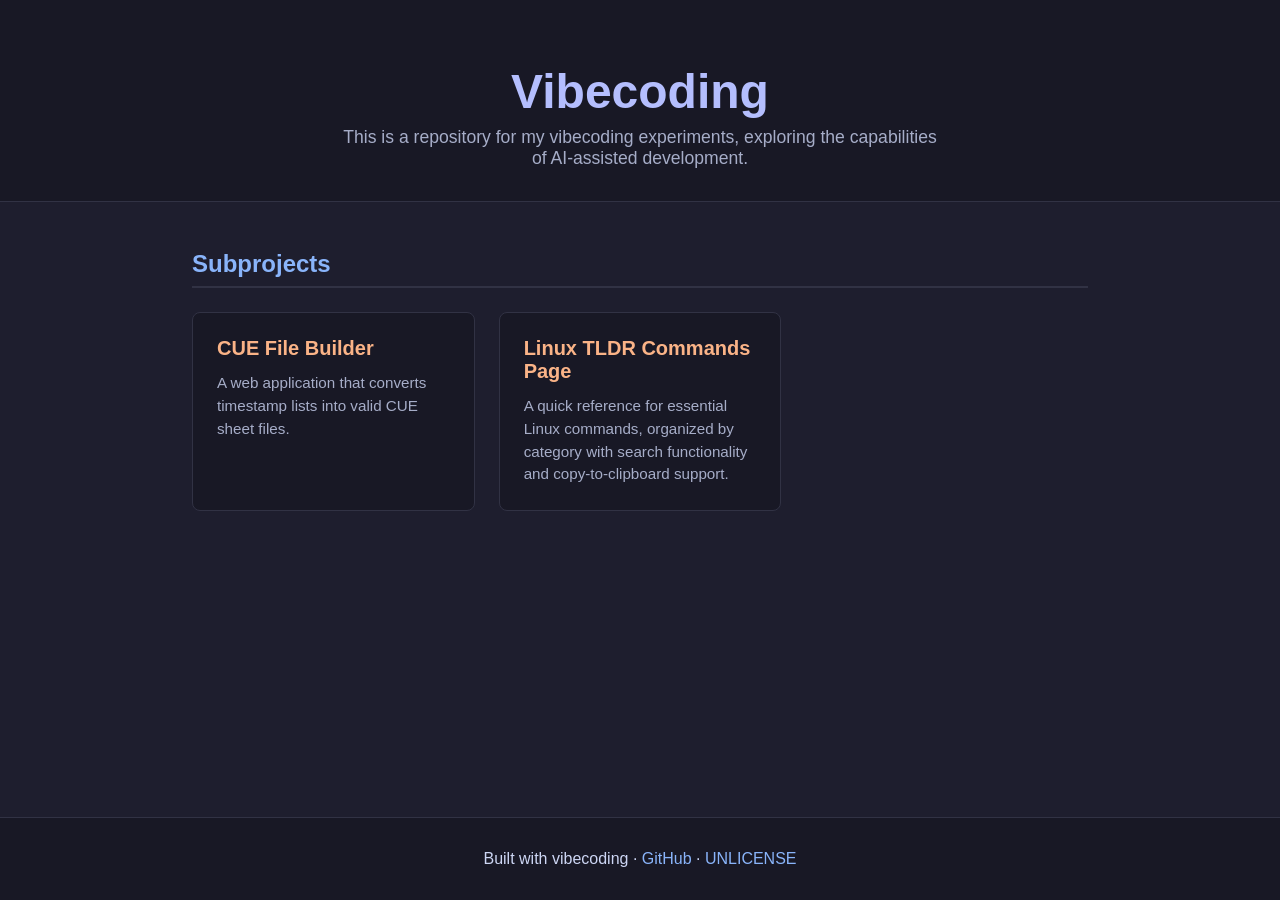
==== index.html @ f72281d4 "feat(cue-builder): add CUE file builder web application - Implement timestamp-to-CUE conversion tool" ====
<!DOCTYPE html>
<html lang="en">
<head>
    <meta charset="UTF-8">
    <meta name="viewport" content="width=device-width, initial-scale=1.0">
    <title>Vibecoding</title>
    <link rel="stylesheet" href="style.css">
</head>
<body>

    <header>
        <h1>Vibecoding</h1>
        <p>This is a repository for my vibecoding experiments, exploring the capabilities of AI-assisted development.</p>
    </header>

    <main>
        <section>
            <h2>Subprojects</h2>
            <div class="project-grid">
                <a href="cue-builder/index.html" class="project-card">
                    <h3>CUE File Builder</h3>
                    <p>A web application that converts timestamp lists into valid CUE sheet files.</p>
                </a>
                <a href="tldr/index.html" class="project-card">
                    <h3>Linux TLDR Commands Page</h3>
                    <p>A quick reference for essential Linux commands, organized by category with search functionality and copy-to-clipboard support.</p>
                </a>
            </div>
        </section>
    </main>

    <footer>
        <p>Built with vibecoding &middot; <a href="https://github.com/tsb99x/vibecoding">GitHub</a> &middot; <a href="https://github.com/tsb99x/vibecoding/blob/master/UNLICENSE">UNLICENSE</a></p>
    </footer>

</body>
</html>
---- style.css ----
:root {
    --ctp-base: #1e1e2e;
    --ctp-mantle: #181825;
    --ctp-crust: #11111b;
    --ctp-surface0: #313244;
    --ctp-surface1: #45475a;
    --ctp-surface2: #585b70;
    --ctp-overlay0: #6c7086;
    --ctp-overlay1: #7f849c;
    --ctp-text: #cdd6f4;
    --ctp-subtext0: #a6adc8;
    --ctp-subtext1: #bac2de;
    --ctp-lavender: #b4befe;
    --ctp-blue: #89b4fa;
    --ctp-peach: #fab387;
    --ctp-green: #a6e3a1;
    --ctp-red: #f38ba8;

    --font-family: 'Segoe UI', Tahoma, Geneva, Verdana, sans-serif;
}

* {
    margin: 0;
    padding: 0;
    box-sizing: border-box;
}

body {
    font-family: var(--font-family);
    background-color: var(--ctp-base);
    color: var(--ctp-text);
    min-height: 100vh;
    display: flex;
    flex-direction: column;
}

header {
    text-align: center;
    padding: 4rem 2rem 2rem;
    background-color: var(--ctp-mantle);
    border-bottom: 1px solid var(--ctp-surface0);
}

header h1 {
    font-size: 3rem;
    color: var(--ctp-lavender);
    margin-bottom: 0.5rem;
}

header p {
    font-size: 1.1rem;
    color: var(--ctp-subtext0);
    max-width: 600px;
    margin: 0 auto;
}

main {
    flex: 1;
    max-width: 960px;
    margin: 0 auto;
    padding: 3rem 2rem;
    width: 100%;
}

section h2 {
    font-size: 1.5rem;
    color: var(--ctp-blue);
    margin-bottom: 1.5rem;
    padding-bottom: 0.5rem;
    border-bottom: 2px solid var(--ctp-surface0);
}

.project-grid {
    display: grid;
    grid-template-columns: repeat(auto-fill, minmax(280px, 1fr));
    gap: 1.5rem;
}

.project-card {
    background-color: var(--ctp-mantle);
    border: 1px solid var(--ctp-surface0);
    border-radius: 8px;
    padding: 1.5rem;
    text-decoration: none;
    color: var(--ctp-text);
    transition: border-color 0.2s ease, transform 0.2s ease;
    display: flex;
    flex-direction: column;
}

.project-card:hover {
    border-color: var(--ctp-lavender);
    transform: translateY(-2px);
}

.project-card h3 {
    font-size: 1.25rem;
    color: var(--ctp-peach);
    margin-bottom: 0.75rem;
}

.project-card p {
    color: var(--ctp-subtext0);
    font-size: 0.95rem;
    line-height: 1.5;
}

footer {
    text-align: center;
    padding: 2rem;
    background-color: var(--ctp-mantle);
    border-top: 1px solid var(--ctp-surface0);
}

footer a {
    color: var(--ctp-blue);
    text-decoration: none;
}

footer a:hover {
    text-decoration: underline;
}

@media (max-width: 600px) {
    header {
        padding: 2.5rem 1.5rem 1.5rem;
    }

    header h1 {
        font-size: 2rem;
    }

    main {
        padding: 2rem 1.5rem;
    }

    .project-grid {
        grid-template-columns: 1fr;
    }
}
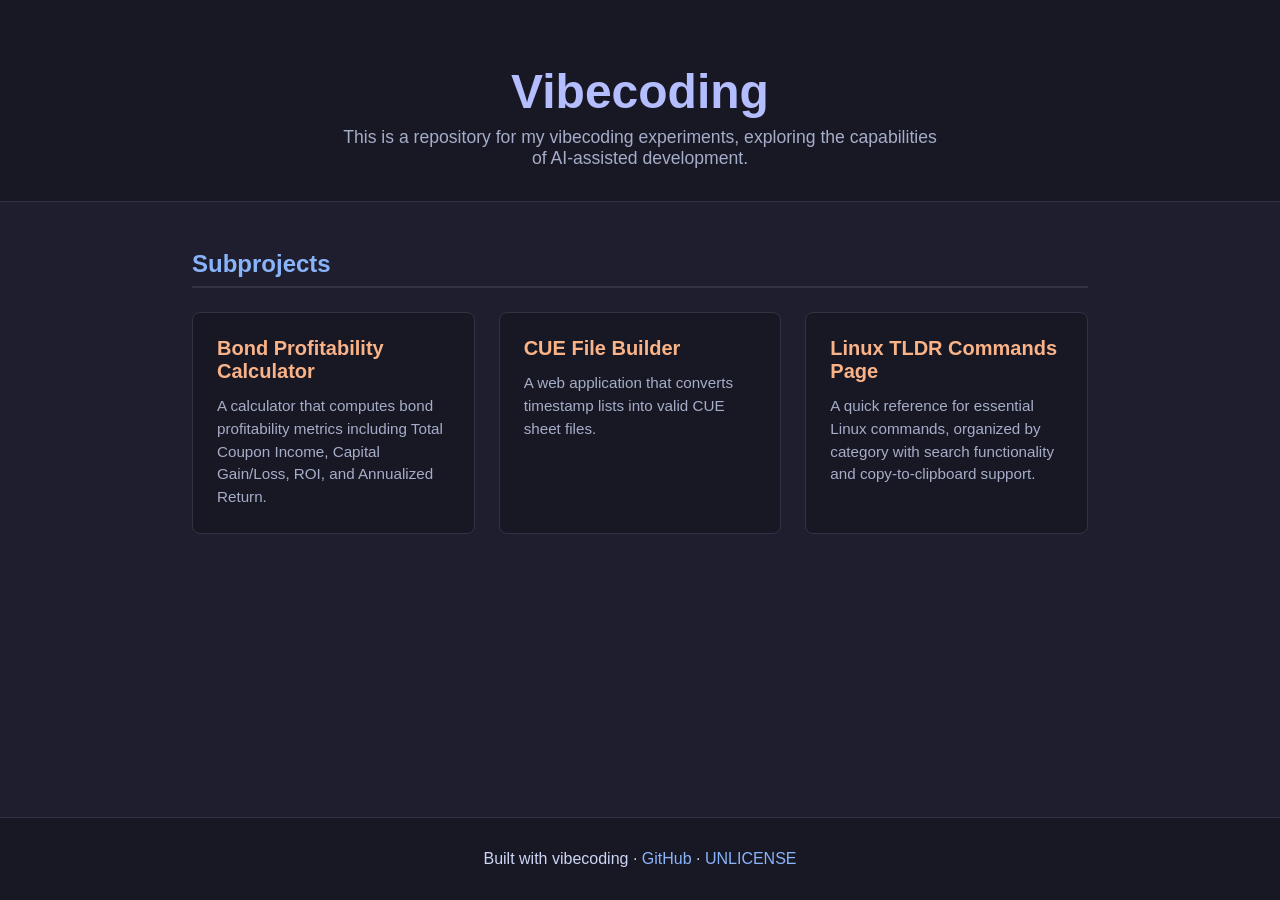
==== commit b2a43cc2: "feat: introduce bonds-profitability calculator workspace - Created new subproject directory with com" ====
--- a/index.html
+++ b/index.html
@@ -17,6 +17,10 @@
         <section>
             <h2>Subprojects</h2>
             <div class="project-grid">
+                <a href="bonds-profitability/index.html" class="project-card">
+                    <h3>Bond Profitability Calculator</h3>
+                    <p>A calculator that computes bond profitability metrics including Total Coupon Income, Capital Gain/Loss, ROI, and Annualized Return.</p>
+                </a>
                 <a href="cue-builder/index.html" class="project-card">
                     <h3>CUE File Builder</h3>
                     <p>A web application that converts timestamp lists into valid CUE sheet files.</p>
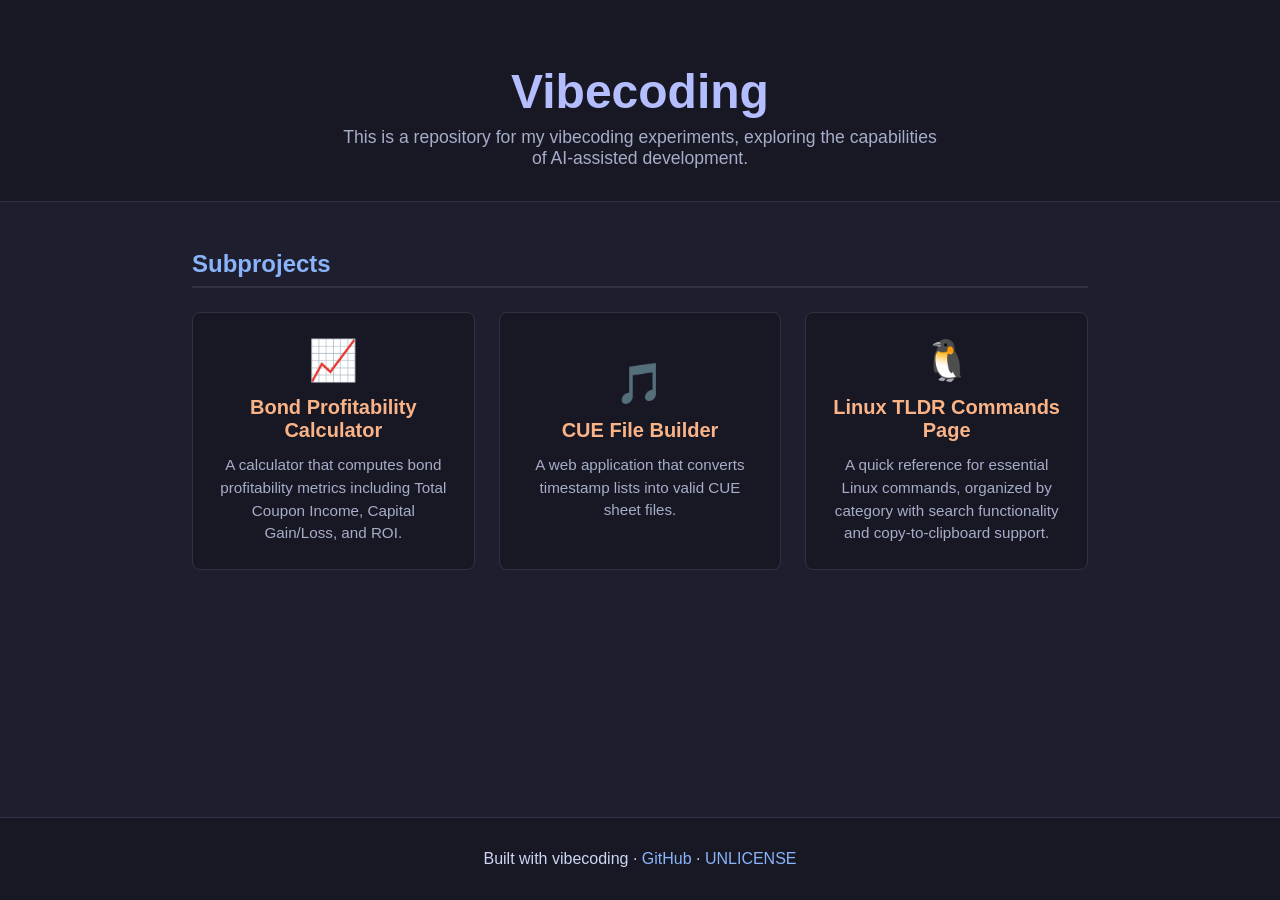
==== commit da31acda: "feat: add back link to bonds calculator and card icons - Add "Back to main page" navigation link in " ====
--- a/index.html
+++ b/index.html
@@ -18,14 +18,17 @@
             <h2>Subprojects</h2>
             <div class="project-grid">
                 <a href="bonds-profitability/index.html" class="project-card">
+                    <span class="card-icon">📈</span>
                     <h3>Bond Profitability Calculator</h3>
-                    <p>A calculator that computes bond profitability metrics including Total Coupon Income, Capital Gain/Loss, ROI, and Annualized Return.</p>
+                    <p>A calculator that computes bond profitability metrics including Total Coupon Income, Capital Gain/Loss, and ROI.</p>
                 </a>
                 <a href="cue-builder/index.html" class="project-card">
+                    <span class="card-icon">🎵</span>
                     <h3>CUE File Builder</h3>
                     <p>A web application that converts timestamp lists into valid CUE sheet files.</p>
                 </a>
                 <a href="tldr/index.html" class="project-card">
+                    <span class="card-icon">🐧</span>
                     <h3>Linux TLDR Commands Page</h3>
                     <p>A quick reference for essential Linux commands, organized by category with search functionality and copy-to-clipboard support.</p>
                 </a>
--- a/style.css
+++ b/style.css
@@ -86,6 +86,8 @@
     transition: border-color 0.2s ease, transform 0.2s ease;
     display: flex;
     flex-direction: column;
+    text-align: center;
+    justify-content: center;
 }
 
 .project-card:hover {
@@ -103,6 +105,12 @@
     color: var(--ctp-subtext0);
     font-size: 0.95rem;
     line-height: 1.5;
+}
+
+.card-icon {
+    font-size: 2.5rem;
+    text-align: center;
+    margin-bottom: 0.75rem;
 }
 
 footer {
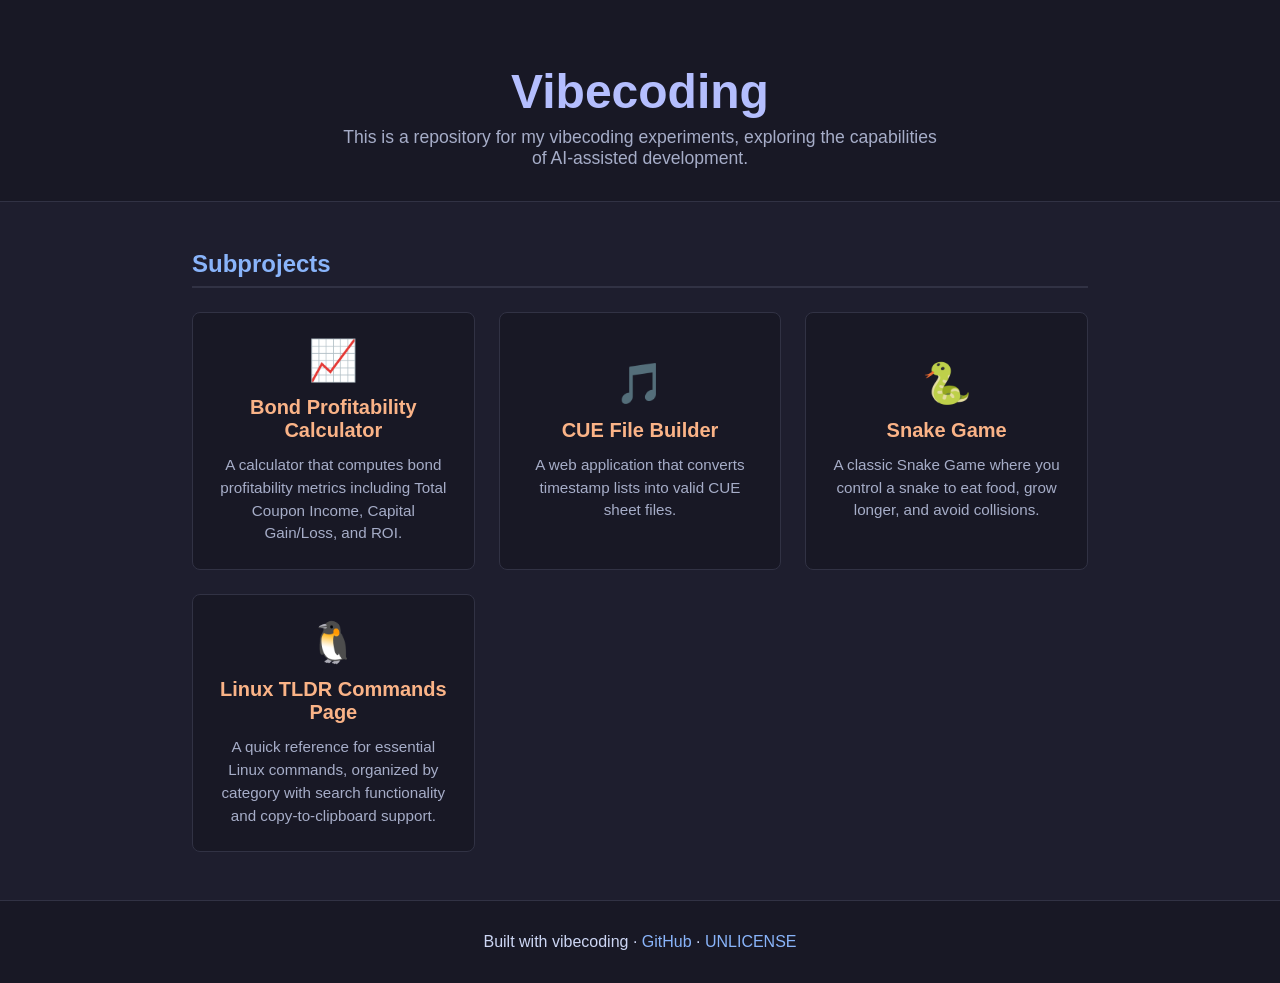
==== commit 68d5ad27: "feat(snake-game): initialize project specs and update root navigation - Add AGENTS.md for Snake Game" ====
--- a/index.html
+++ b/index.html
@@ -27,6 +27,11 @@
                     <h3>CUE File Builder</h3>
                     <p>A web application that converts timestamp lists into valid CUE sheet files.</p>
                 </a>
+                <a href="snake-game/index.html" class="project-card">
+                    <span class="card-icon">🐍</span>
+                    <h3>Snake Game</h3>
+                    <p>A classic Snake Game where you control a snake to eat food, grow longer, and avoid collisions.</p>
+                </a>
                 <a href="tldr/index.html" class="project-card">
                     <span class="card-icon">🐧</span>
                     <h3>Linux TLDR Commands Page</h3>
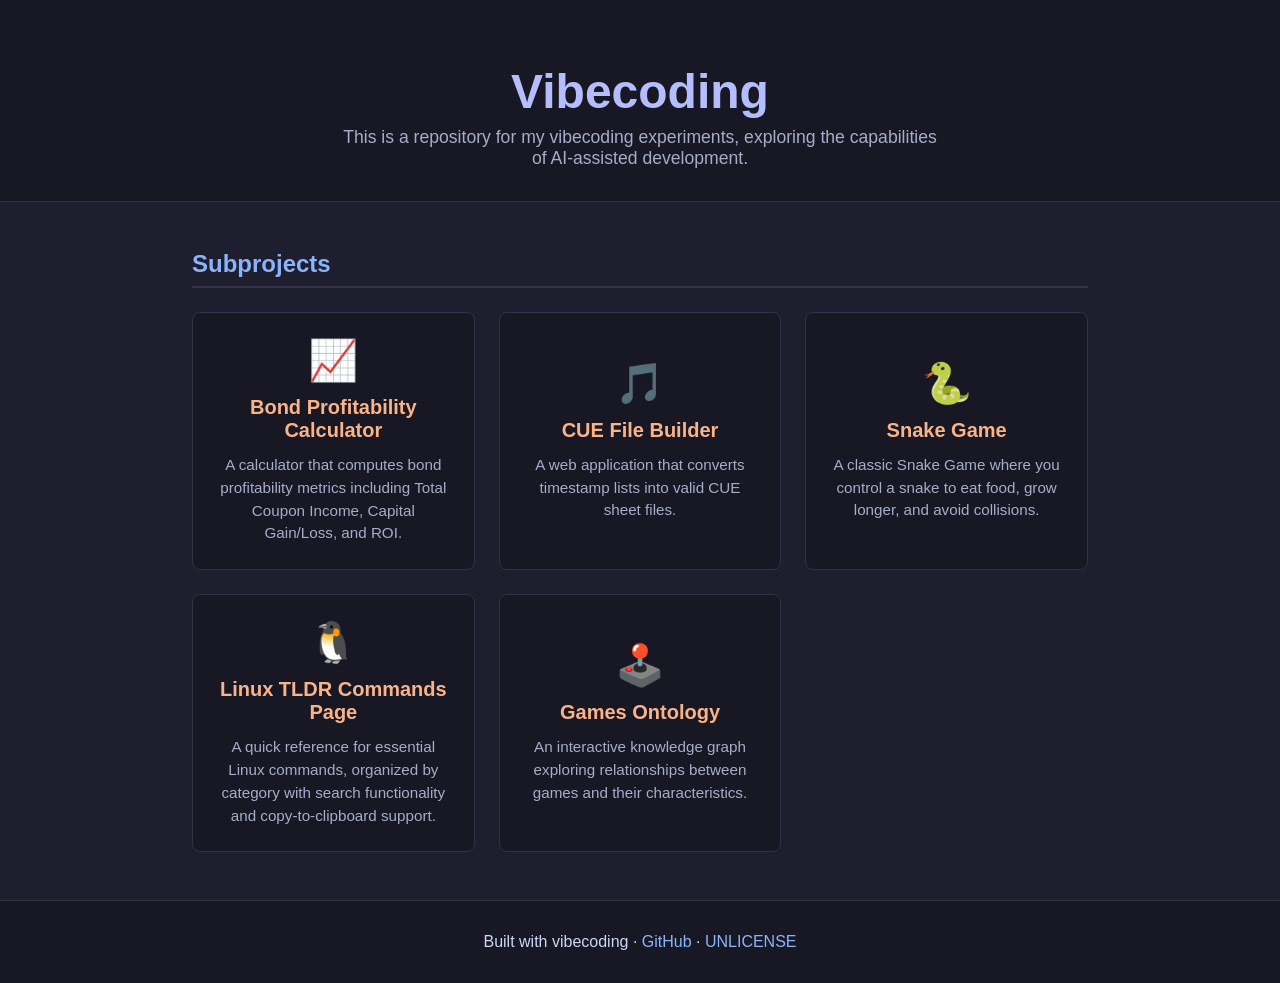
==== commit 543cd0ca: "feat(games-ontology): add interactive knowledge graph experiment - Add games-ontology/ directory con" ====
--- a/index.html
+++ b/index.html
@@ -37,6 +37,11 @@
                     <h3>Linux TLDR Commands Page</h3>
                     <p>A quick reference for essential Linux commands, organized by category with search functionality and copy-to-clipboard support.</p>
                 </a>
+                <a href="games-ontology/index.html" class="project-card">
+                    <span class="card-icon">🕹️</span>
+                    <h3>Games Ontology</h3>
+                    <p>An interactive knowledge graph exploring relationships between games and their characteristics.</p>
+                </a>
             </div>
         </section>
     </main>
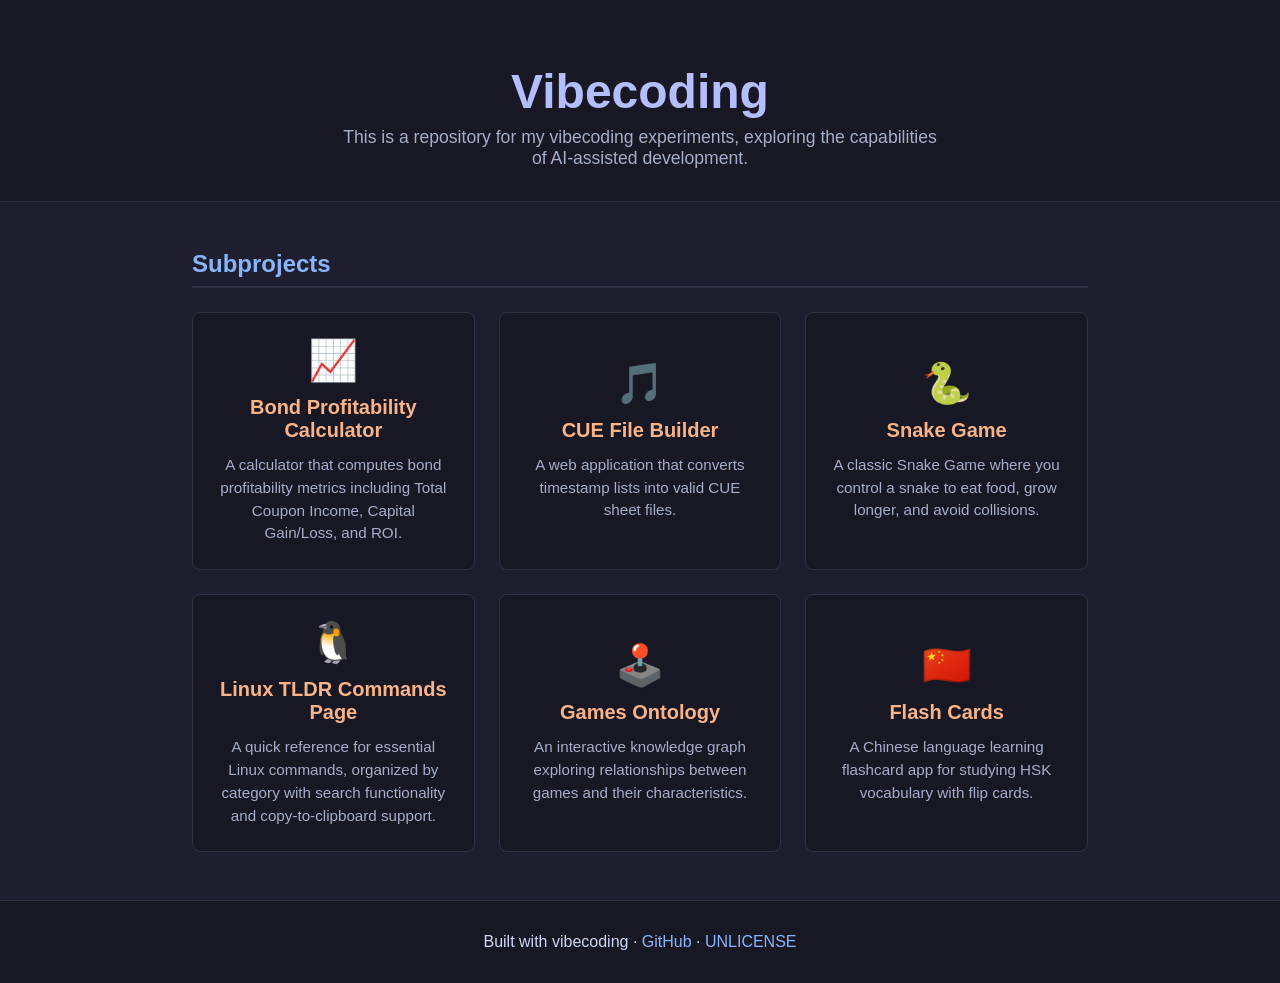
==== commit f4c55d26: "docs: add flash-cards references and enforce subproject README rule - Register the new `flash-cards/" ====
--- a/index.html
+++ b/index.html
@@ -42,6 +42,11 @@
                     <h3>Games Ontology</h3>
                     <p>An interactive knowledge graph exploring relationships between games and their characteristics.</p>
                 </a>
+                <a href="flash-cards/index.html" class="project-card">
+                    <span class="card-icon">🇨🇳</span>
+                    <h3>Flash Cards</h3>
+                    <p>A Chinese language learning flashcard app for studying HSK vocabulary with flip cards.</p>
+                </a>
             </div>
         </section>
     </main>
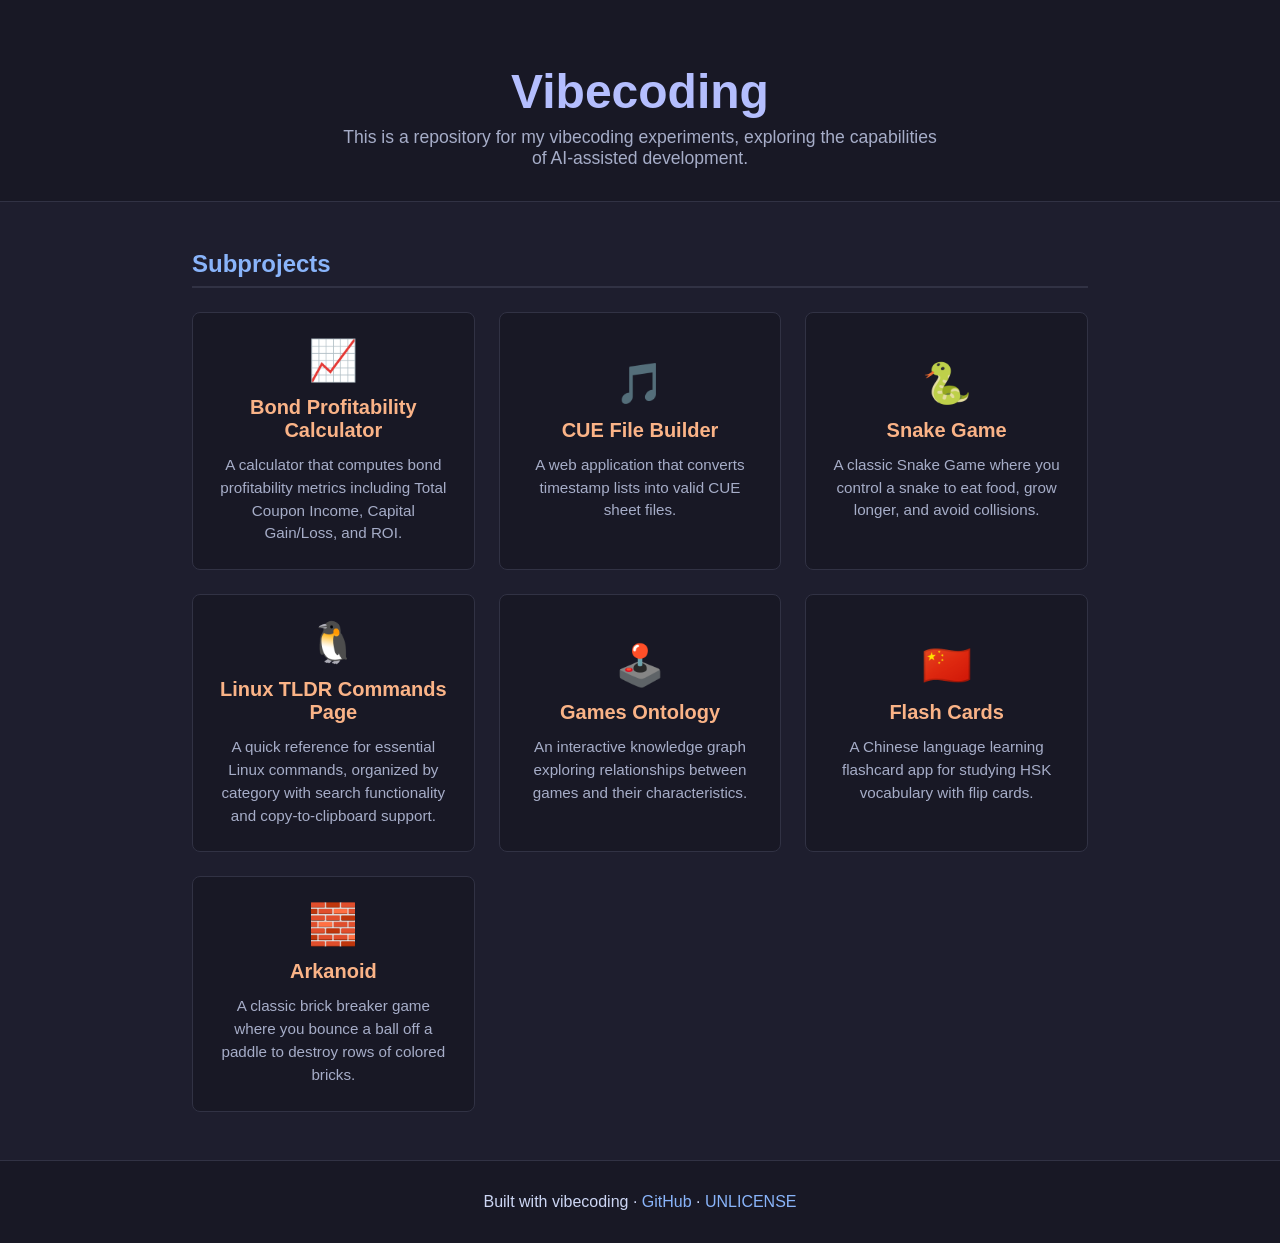
==== commit de7e3b4f: "feat: add arkanoid brick breaker single-page web application - Introduce `arkanoid/` directory with " ====
--- a/index.html
+++ b/index.html
@@ -47,6 +47,11 @@
                     <h3>Flash Cards</h3>
                     <p>A Chinese language learning flashcard app for studying HSK vocabulary with flip cards.</p>
                 </a>
+                <a href="arkanoid/index.html" class="project-card">
+                    <span class="card-icon">🧱</span>
+                    <h3>Arkanoid</h3>
+                    <p>A classic brick breaker game where you bounce a ball off a paddle to destroy rows of colored bricks.</p>
+                </a>
             </div>
         </section>
     </main>
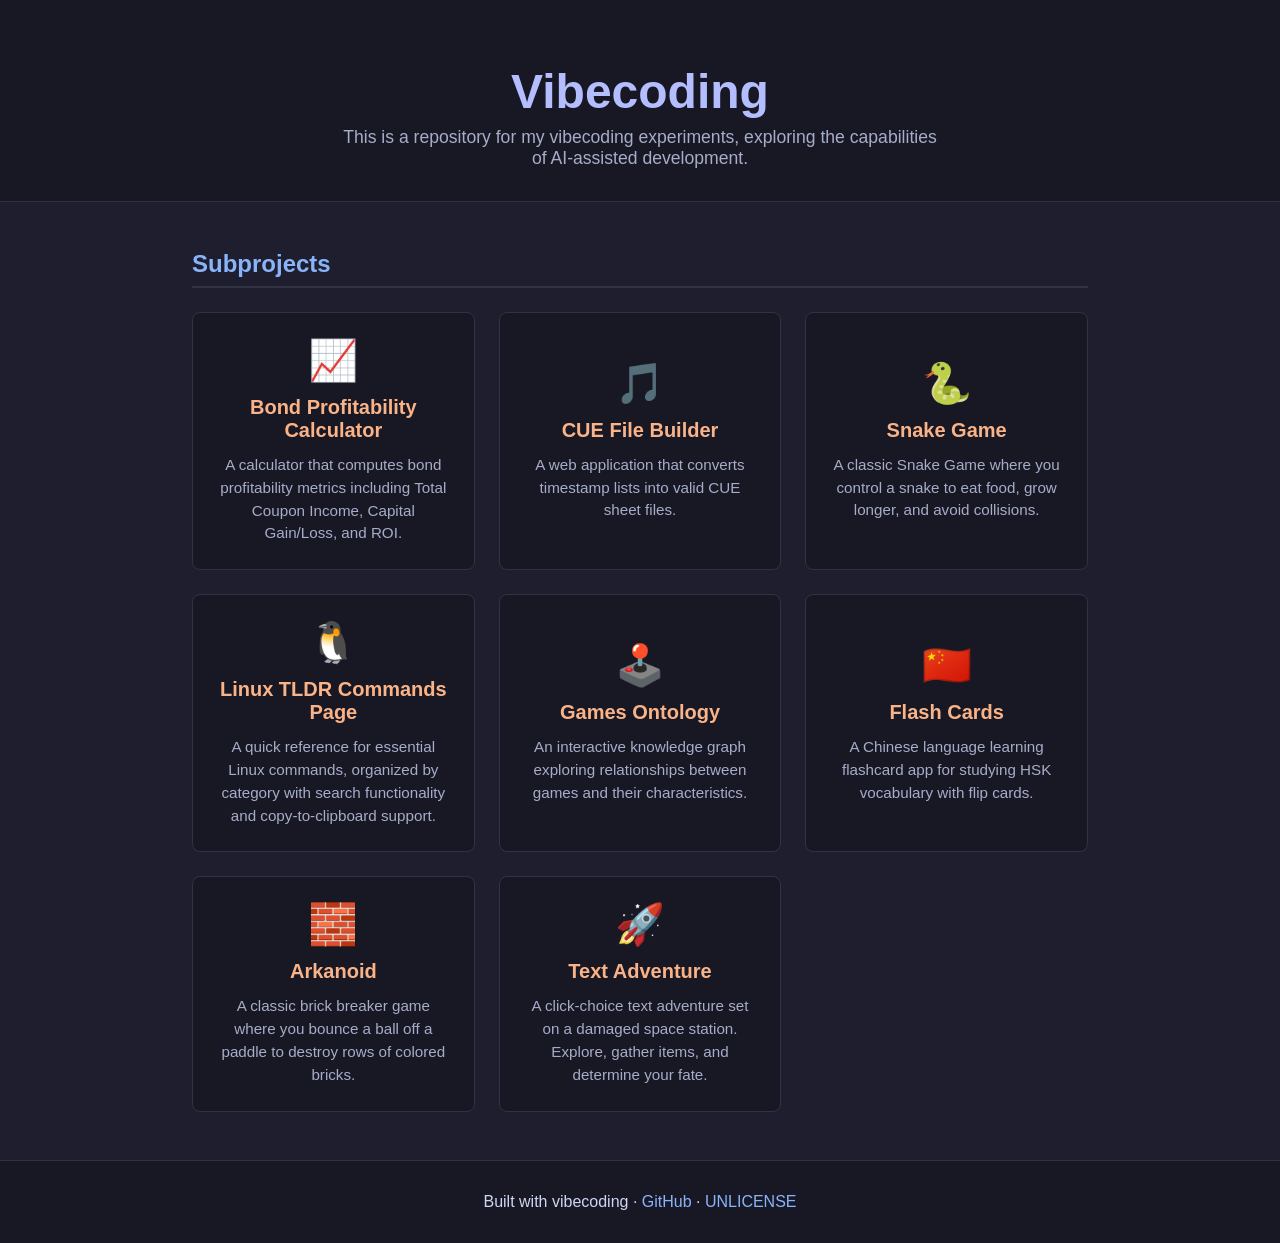
==== commit c2ad68b4: "feat: add text-adventure subproject - Add text-adventure project card to index.html landing page - A" ====
--- a/index.html
+++ b/index.html
@@ -52,6 +52,11 @@
                     <h3>Arkanoid</h3>
                     <p>A classic brick breaker game where you bounce a ball off a paddle to destroy rows of colored bricks.</p>
                 </a>
+                <a href="text-adventure/index.html" class="project-card">
+                    <span class="card-icon">🚀</span>
+                    <h3>Text Adventure</h3>
+                    <p>A click-choice text adventure set on a damaged space station. Explore, gather items, and determine your fate.</p>
+                </a>
             </div>
         </section>
     </main>
